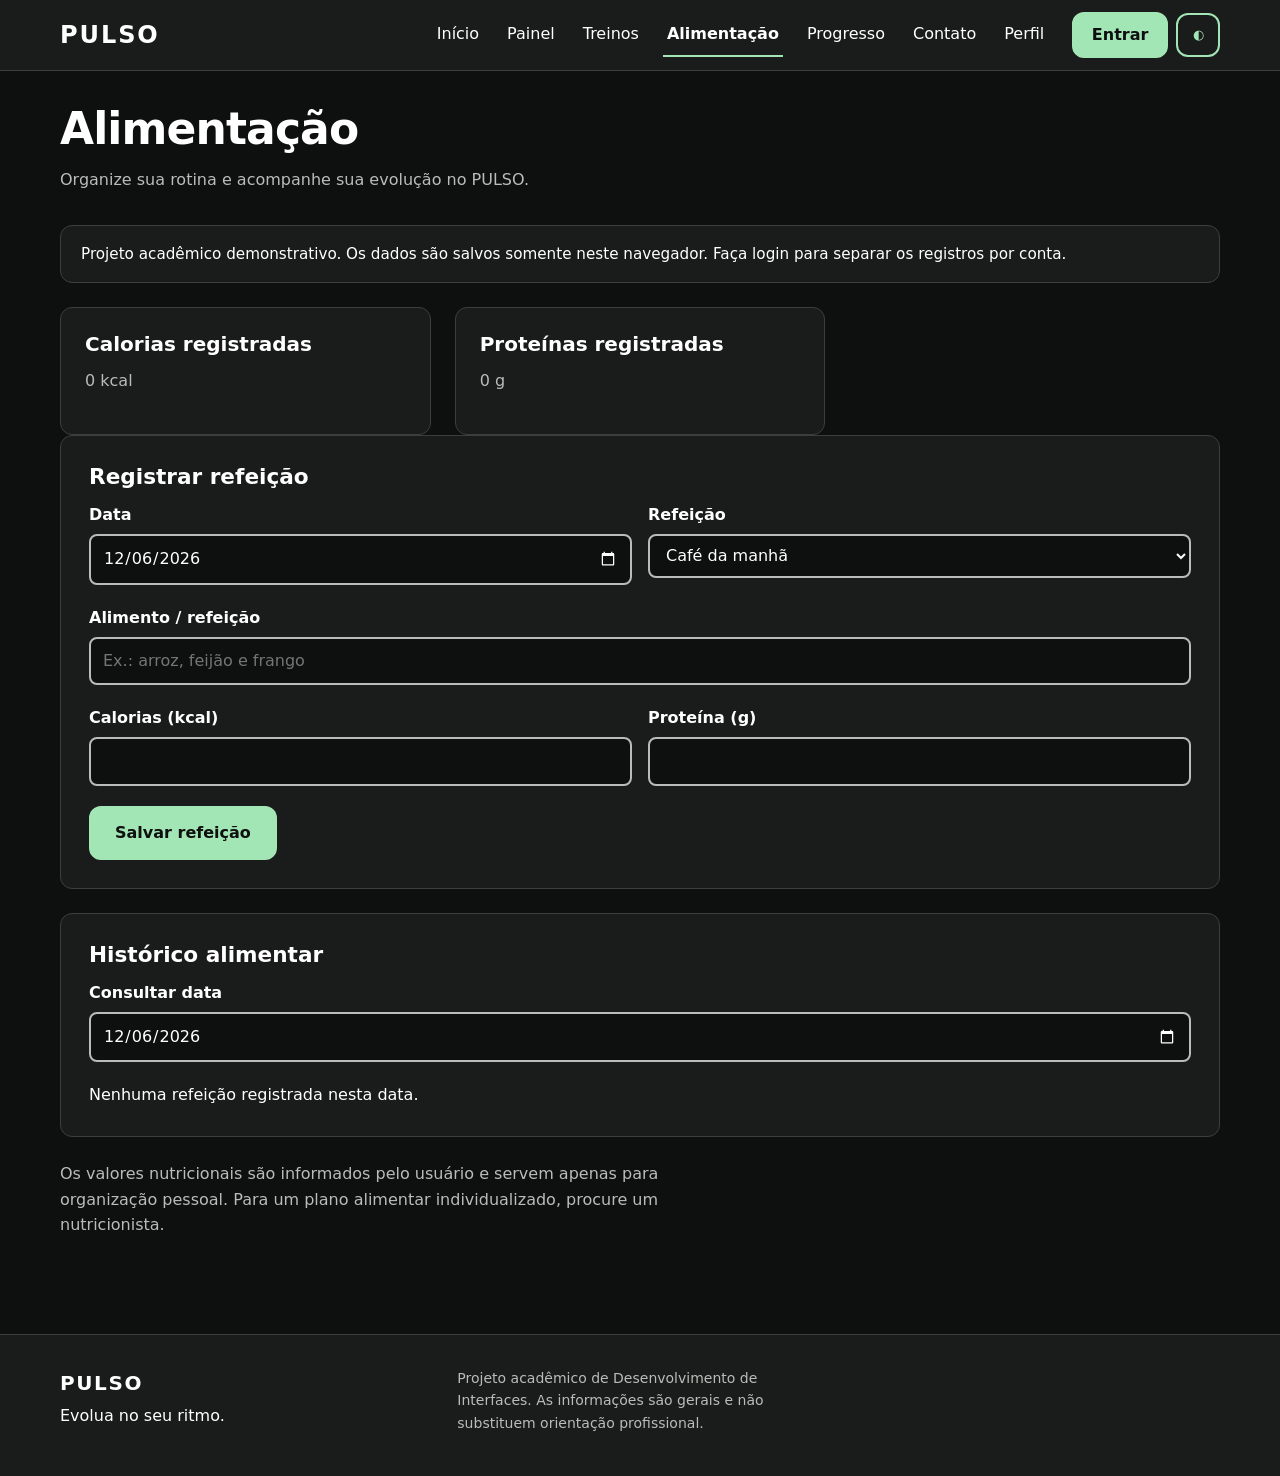
==== alimentacao.html @ 0a8062f7 "Adicionar página alimentacao.html e integrar módulos fitness" ====
<!DOCTYPE html>
<html lang="pt-BR">
<head>
<meta charset="UTF-8"><meta name="viewport" content="width=device-width, initial-scale=1">
<meta name="description" content="Alimentação no PULSO.">
<title>Alimentação | PULSO</title>
<link rel="stylesheet" href="assets/css/style.css"><link rel="stylesheet" href="assets/css/responsive.css"><link rel="stylesheet" href="assets/css/pages.css">
<script src="assets/js/main.js"></script><script src="assets/js/auth.js" defer></script><script src="assets/js/fitness.js" defer></script>
</head><body>
<a class="skip-link" href="#conteudo">Pular para o conteúdo</a>
<header class="site-header"><div class="container header-inner">
<a class="logo" href="index.html"><span>PULSO</span></a>
<button class="nav-toggle" type="button" aria-expanded="false" aria-controls="menu-principal" aria-label="Abrir menu"><span class="nav-toggle-bars"></span></button>
<nav class="main-nav" id="menu-principal" aria-label="Navegação principal"><ul class="nav-list">
<li><a href="index.html">Início</a></li><li><a href="dashboard.html">Painel</a></li><li><a href="treinos.html" >Treinos</a></li><li><a href="alimentacao.html" aria-current="page">Alimentação</a></li><li><a href="progresso.html" >Progresso</a></li><li><a href="contato.html" >Contato</a></li><li><a href="perfil.html">Perfil</a></li>
</ul></nav><div class="header-actions"><a class="btn btn-primary btn-small header-cta" href="login.html">Entrar</a><button class="theme-toggle" type="button" aria-label="Ativar modo claro" title="Ativar modo claro"><span aria-hidden="true">◐</span></button></div>
</div></header>
<main id="conteudo"><div class="container"><section class="page-hero"><h1>Alimentação</h1><p>Organize sua rotina e acompanhe sua evolução no PULSO.</p></section>
<div class="notice" role="note"><p>Projeto acadêmico demonstrativo. Os dados são salvos somente neste navegador. Faça login para separar os registros por conta.</p></div>

<div class="card-grid"><article class="card"><h3>Calorias registradas</h3><p id="resumo-kcal">0 kcal</p></article><article class="card"><h3>Proteínas registradas</h3><p id="resumo-prot">0 g</p></article></div>
<div class="panel"><h2>Registrar refeição</h2><form id="form-alimentacao">
<div class="field-row"><div class="field"><label for="dieta-data">Data</label><input id="dieta-data" type="date" required></div><div class="field"><label for="dieta-refeicao">Refeição</label><select id="dieta-refeicao"><option>Café da manhã</option><option>Almoço</option><option>Lanche</option><option>Jantar</option><option>Ceia</option></select></div></div>
<div class="field"><label for="alimento-nome">Alimento / refeição</label><input id="alimento-nome" required maxlength="100" placeholder="Ex.: arroz, feijão e frango"></div>
<div class="field-row"><div class="field"><label for="alimento-kcal">Calorias (kcal)</label><input id="alimento-kcal" type="number" min="0" max="10000" required></div><div class="field"><label for="alimento-prot">Proteína (g)</label><input id="alimento-prot" type="number" min="0" max="1000" step="0.1" required></div></div>
<div id="dieta-status" class="status" role="status" aria-live="polite"></div><button class="btn btn-primary" type="submit">Salvar refeição</button></form></div>
<div class="panel"><h2>Histórico alimentar</h2><div class="field"><label for="filtro-data-dieta">Consultar data</label><input id="filtro-data-dieta" type="date"></div><ul id="historico-alimentacao"></ul></div>
<p class="section-intro">Os valores nutricionais são informados pelo usuário e servem apenas para organização pessoal. Para um plano alimentar individualizado, procure um nutricionista.</p></div></main>
<footer class="site-footer"><div class="container footer-inner"><div class="footer-brand"><p class="footer-logo">PULSO</p><p>Evolua no seu ritmo.</p></div><p class="footer-note">Projeto acadêmico de Desenvolvimento de Interfaces. As informações são gerais e não substituem orientação profissional.</p></div></footer>

</body></html>
---- assets/css/style.css ----
:root {
  color-scheme: dark;
  --cor-fundo: #0E0F0F;
  --cor-superficie: #1A1C1B;
  --cor-borda: #3A3F3D;
  --cor-texto: #FFFFFF;
  --cor-texto-suave: #B8BDBA;
  --cor-destaque: #A3E6B5;
  --cor-texto-botao: #0E0F0F;
  --cor-botao-hover: #FFFFFF;

  --raio: 12px;
  --espaco: 1rem;
  --largura-max: 1200px;
  --transicao: 0.2s ease;
}

/* Tema claro */
[data-theme="light"] {
  color-scheme: light;
  --cor-fundo: #F5F6F5;
  --cor-superficie: #FFFFFF;
  --cor-borda: #D0D4D2;
  --cor-texto: #161918;
  --cor-texto-suave: #4A504D;
  --cor-destaque: #1E6B3A;
  --cor-texto-botao: #FFFFFF;
  --cor-botao-hover: #14502B;
}

/* RESET E BASE */
*, *::before, *::after { box-sizing: border-box; }

html { font-size: 100%; scroll-behavior: smooth; }

body {
  margin: 0;
  min-height: 100vh;
  display: flex;
  flex-direction: column;
  background: var(--cor-fundo);
  color: var(--cor-texto);
  font-family: system-ui, -apple-system, "Segoe UI", Roboto, Arial, sans-serif;
  font-size: 1rem;
  line-height: 1.6;
}

main { flex: 1; }

h1, h2, h3 { line-height: 1.2; margin: 0 0 0.75rem; }
h1 { font-size: clamp(2.25rem, 7vw, 4rem); font-weight: 800; letter-spacing: -0.02em; }
h2 { font-size: clamp(1.5rem, 4vw, 2.25rem); font-weight: 700; }
h3 { font-size: 1.25rem; font-weight: 700; }
p { margin: 0 0 1rem; }
ul { margin: 0; padding: 0; list-style: none; }
img, svg { max-width: 100%; }

a { color: var(--cor-destaque); }

/* Foco visível para navegação por teclado */
:focus-visible {
  outline: 3px solid var(--cor-destaque);
  outline-offset: 3px;
  border-radius: 4px;
}

/* Link para pular o menu */
.skip-link {
  position: absolute;
  left: 1rem;
  top: -4rem;
  padding: 0.5rem 1rem;
  background: var(--cor-destaque);
  color: var(--cor-texto-botao);
  font-weight: 700;
  border-radius: 8px;
  z-index: 100;
}
.skip-link:focus { top: 1rem; }

/* Respeita quem prefere menos movimento */
@media (prefers-reduced-motion: reduce) {
  html { scroll-behavior: auto; }
  * { transition: none !important; }
}

/* LAYOUT */
.container {
  width: 100%;
  max-width: var(--largura-max);
  margin-inline: auto;
  padding-inline: 1.25rem;
}

.section { padding-block: 3rem; }
.section-intro { color: var(--cor-texto-suave); max-width: 60ch; margin-bottom: 2rem; }

/* BOTÕES */
.btn {
  display: inline-block;
  padding: 0.75rem 1.5rem;
  min-height: 44px;
  border: 2px solid var(--cor-destaque);
  border-radius: var(--raio);
  font: inherit;
  font-weight: 700;
  text-align: center;
  text-decoration: none;
  cursor: pointer;
  transition: background-color var(--transicao), color var(--transicao);
}
.btn-primary { background: var(--cor-destaque); color: var(--cor-texto-botao); }
.btn-primary:hover { background: var(--cor-botao-hover); border-color: var(--cor-botao-hover); }
.btn-secondary { background: transparent; color: var(--cor-destaque); }
.btn-secondary:hover { background: var(--cor-destaque); color: var(--cor-texto-botao); }
.btn-small { padding: 0.5rem 1.1rem; }

/* CABEÇALHO */
.site-header {
  background: var(--cor-superficie);
  border-bottom: 1px solid var(--cor-borda);
}

.header-inner {
  display: flex;
  flex-wrap: wrap;
  align-items: center;
  justify-content: space-between;
  gap: 0.75rem 1.5rem;
  padding-block: 0.75rem;
}

.logo {
  display: inline-flex;
  align-items: center;
  gap: 0.5rem;
  color: var(--cor-texto);
  font-size: 1.5rem;
  font-weight: 800;
  letter-spacing: 0.08em;
  text-decoration: none;
}

.logo-icon { color: var(--cor-destaque); }

.nav-list { display: flex; flex-wrap: wrap; gap: 0.25rem 1.25rem; }

.nav-list a {
  display: inline-block;
  padding: 0.5rem 0.25rem;
  color: var(--cor-texto);
  text-decoration: none;
  border-bottom: 2px solid transparent;
}
.nav-list a:hover { color: var(--cor-destaque); }
.nav-list a[aria-current="page"] {
  border-bottom-color: var(--cor-destaque);
  font-weight: 700;
}

/* Botões do menu e do tema */
.nav-toggle,
.theme-toggle {
  display: none;
  align-items: center;
  justify-content: center;
  width: 44px;
  height: 44px;
  padding: 0;
  background: transparent;
  color: var(--cor-destaque);
  border: 2px solid var(--cor-destaque);
  border-radius: var(--raio);
  cursor: pointer;
}
.nav-toggle:hover,
.theme-toggle:hover { background: var(--cor-destaque); color: var(--cor-texto-botao); }

/* Ícone de três linhas do menu */
.nav-toggle-bars,
.nav-toggle-bars::before,
.nav-toggle-bars::after {
  display: block;
  width: 20px;
  height: 2px;
  background: currentColor;
  border-radius: 2px;
}
.nav-toggle-bars { position: relative; }
.nav-toggle-bars::before,
.nav-toggle-bars::after { content: ""; position: absolute; left: 0; }
.nav-toggle-bars::before { top: -6px; }
.nav-toggle-bars::after { top: 6px; }

/* Menu aberto: o ícone vira um X */
.nav-toggle[aria-expanded="true"] .nav-toggle-bars { background: transparent; }
.nav-toggle[aria-expanded="true"] .nav-toggle-bars::before { top: 0; transform: rotate(45deg); }
.nav-toggle[aria-expanded="true"] .nav-toggle-bars::after { top: 0; transform: rotate(-45deg); }

/* Botão de tema */
.js .theme-toggle { display: inline-flex; }
.theme-toggle svg { display: block; width: 22px; height: 22px; }
.theme-toggle .icon-moon { display: none; }
[data-theme="light"] .theme-toggle .icon-sun { display: none; }
[data-theme="light"] .theme-toggle .icon-moon { display: block; }

.header-actions { display: flex; align-items: center; gap: 0.5rem; }

/* PÁGINA INICIAL */
.hero { padding-block: 4rem 3rem; }
.hero-inner {
  max-width: 900px;
  margin-inline: auto;
}
.hero-text {
  max-width: 55ch;
  margin-bottom: 2rem;
  font-size: 1.125rem;
  color: var(--cor-texto-suave);
}
.hero-actions { display: flex; flex-wrap: wrap; gap: 1rem; }

.pulse-line {
  margin-top: 3rem;
  height: 80px;
  color: var(--cor-destaque);
}
.pulse-line svg { width: 100%; height: 100%; display: block; }

.cta-panel {
  background: var(--cor-superficie);
  border: 1px solid var(--cor-borda);
  border-radius: var(--raio);
  padding: 2rem 1.5rem;
}
.cta-panel p { max-width: 60ch; color: var(--cor-texto-suave); }

/* CARDS */
.card-grid {
  display: grid;
  grid-template-columns: repeat(auto-fit, minmax(250px, 1fr));
  gap: 1.5rem;
}

.card {
  display: flex;
  flex-direction: column;
  background: var(--cor-superficie);
  border: 1px solid var(--cor-borda);
  border-radius: var(--raio);
  padding: 1.5rem;
}
.card p { color: var(--cor-texto-suave); flex: 1; }

.card-link { font-weight: 700; text-decoration: underline; text-underline-offset: 3px; }

/* RODAPÉ */
.site-footer {
  margin-top: 3rem;
  background: var(--cor-superficie);
  border-top: 1px solid var(--cor-borda);
  padding-block: 2rem;
}

.footer-inner {
  display: grid;
  grid-template-columns: repeat(auto-fit, minmax(220px, 1fr));
  gap: 1.5rem 2rem;
}

.footer-logo {
  margin-bottom: 0.25rem;
  color: var(--cor-texto);
  font-size: 1.25rem;
  font-weight: 800;
  letter-spacing: 0.08em;
}

.footer-links li + li { margin-top: 0.25rem; }
.footer-links a {
  display: inline-block;
  padding: 0.25rem 0;
  color: var(--cor-texto-suave);
  text-decoration: underline;
  text-underline-offset: 3px;
}
.footer-links a:hover { color: var(--cor-texto); }

.footer-note { font-size: 0.875rem; color: var(--cor-texto-suave); margin: 0; }
/* PULSO V2.0 — republicação */
---- assets/css/responsive.css ----
/* 1. CELULAR (base: 320px a 479px) */
body { overflow-wrap: break-word; }

.container { padding-inline: 1rem; }
.header-inner { gap: 0.5rem 0.75rem; }
.header-actions .btn-small { padding-inline: 0.85rem; }
.logo { font-size: 1.25rem; margin-right: auto; }

.hero { padding-block: 2.5rem 2rem; }
.hero-actions { flex-direction: column; }
.hero-actions .btn { width: 100%; }
.pulse-line { margin-top: 2rem; height: 56px; }

.section { padding-block: 2.5rem; }
.card-grid { grid-template-columns: 1fr; }

.cta-panel { padding: 1.5rem 1.25rem; }
.cta-panel .btn { width: 100%; }

.site-footer { margin-top: 2rem; }
.footer-inner { grid-template-columns: 1fr; }
.footer-links a { display: inline-flex; align-items: center; min-height: 44px; }

/* 2. MENU HAMBÚRGUER (somente até 767px) */
@media (max-width: 767px) {
  /* Ordem visual: logo | Entrar + tema | botão do menu, e a lista abaixo */
  .logo { order: 1; }
  .header-actions { order: 2; }
  .js .nav-toggle { order: 3; display: inline-flex; }
  .main-nav { order: 4; flex-basis: 100%; }

  /* Sem JavaScript, os links continuam visíveis */
  .js .main-nav { display: none; }
  .js .main-nav.is-open { display: block; }

  .nav-list {
    flex-direction: column;
    gap: 0;
    padding-top: 0.5rem;
    border-top: 1px solid var(--cor-borda);
  }
  .nav-list a {
    display: flex;
    align-items: center;
    min-height: 44px;
    padding: 0.5rem 0.75rem;
    border-bottom: 0;
    border-left: 3px solid transparent;
  }
  .nav-list a[aria-current="page"] { border-left-color: var(--cor-destaque); }
}

/* Telas muito estreitas (até 359px) */
@media (max-width: 359px) {
  .logo-icon { display: none; }
}

/* 3. A PARTIR DE 480px */
@media (min-width: 480px) {
  .container { padding-inline: 1.25rem; }
  .header-actions .btn-small { padding-inline: 1.1rem; }
  .logo { font-size: 1.5rem; }
  .hero { padding-block: 3rem 2.5rem; }
  .hero-actions { flex-direction: row; }
  .hero-actions .btn,
  .cta-panel .btn { width: auto; }
  .cta-panel { padding: 2rem 1.5rem; }
}

/* 4. A PARTIR DE 768px (tablets) */
@media (min-width: 768px) {
  .header-inner { gap: 0.75rem 1.5rem; }
  .nav-toggle { display: none; }

  .hero { padding-block: 4rem 3rem; }
  .pulse-line { height: 70px; max-width: 720px; }
  .section { padding-block: 3rem; }

  .card-grid { grid-template-columns: repeat(2, 1fr); }
  .card-grid .card:last-child { grid-column: 1 / -1; }

  .site-footer { margin-top: 3rem; }
  .footer-inner { grid-template-columns: repeat(2, 1fr); }
  .footer-note { grid-column: 1 / -1; }
}

/* 5. A PARTIR DE 1024px (desktop) */
@media (min-width: 1024px) {
  .pulse-line { height: 80px; max-width: none; }

  .card-grid { grid-template-columns: repeat(3, 1fr); }
  .card-grid .card:last-child { grid-column: auto; }

  .footer-inner { grid-template-columns: repeat(3, 1fr); }
  .footer-note { grid-column: auto; }
  .footer-links a { display: inline-block; min-height: 0; }
}
/* PULSO V2.0 — republicação */
---- assets/css/pages.css ----
/* Cores de erro (com contraste nos dois temas) */
:root { --cor-erro: #FFB4AB; }
[data-theme="light"] { --cor-erro: #B3261E; }

/* Utilitários */
.visually-hidden {
  position: absolute; width: 1px; height: 1px; margin: -1px; padding: 0;
  overflow: hidden; clip: rect(0 0 0 0); white-space: nowrap; border: 0;
}
.container.narrow { max-width: 680px; }

.page-hero { padding-block: 2rem 1rem; }
.page-hero h1 { font-size: clamp(1.75rem, 5vw, 2.75rem); }
.page-hero p { color: var(--cor-texto-suave); max-width: 60ch; }

main > .container { padding-bottom: 1rem; }

/* Aviso de demonstração */
.notice {
  margin-bottom: 1.5rem;
  padding: 1rem 1.25rem;
  background: var(--cor-superficie);
  border: 1px solid var(--cor-borda);
  border-radius: var(--raio);
  font-size: 0.95rem;
}
.notice p { margin: 0; }

/* Painéis */
.panel {
  margin-bottom: 1.5rem;
  padding: 1.25rem;
  background: var(--cor-superficie);
  border: 1px solid var(--cor-borda);
  border-radius: var(--raio);
}
.panel h2 { font-size: 1.35rem; }
.panel p { color: var(--cor-texto-suave); }

/* Abas */
.tablist {
  display: flex;
  gap: 0.5rem;
  margin-bottom: 1.5rem;
  border-bottom: 1px solid var(--cor-borda);
}
.tab {
  flex: 1;
  min-height: 44px;
  padding: 0.5rem 1rem;
  background: none;
  border: 0;
  border-bottom: 3px solid transparent;
  color: var(--cor-texto-suave);
  font: inherit;
  font-weight: 600;
  cursor: pointer;
}
.tab:hover { color: var(--cor-texto); }
.tab:focus-visible { outline-offset: -3px; }
.tab[aria-selected="true"] {            /* barra + negrito: não depende só de cor */
  color: var(--cor-texto);
  border-bottom-color: var(--cor-destaque);
  font-weight: 800;
}

/* Formulários */
.field { margin-bottom: 1.25rem; }
.field label { display: block; margin-bottom: 0.4rem; font-weight: 600; }
.field input,
.field select {
  width: 100%;
  min-height: 44px;
  padding: 0.6rem 0.75rem;
  background: var(--cor-fundo);
  color: var(--cor-texto);
  border: 2px solid var(--cor-texto-suave);
  border-radius: 8px;
  font: inherit;
}
.field input[aria-invalid="true"] { border-color: var(--cor-erro); }
.field-hint { margin: 0.35rem 0 0; color: var(--cor-texto-suave); font-size: 0.875rem; }
.field-error { margin: 0.35rem 0 0; color: var(--cor-erro); font-size: 0.9rem; font-weight: 600; }
.field-error::before { content: "⚠ "; content: "⚠ " / ""; }   /* ícone + texto */

.field-row { display: grid; gap: 0 1rem; }

.check { display: flex; align-items: center; gap: 0.5rem; min-height: 44px; margin-bottom: 0.75rem; }
.check input { width: 1.25rem; height: 1.25rem; accent-color: var(--cor-destaque); }

/* Mensagens de status (a área .status fica sempre na página para o leitor de tela) */
.alert { margin-bottom: 1rem; padding: 0.75rem 1rem; border: 2px solid; border-radius: 8px; font-weight: 600; }
.alert-erro { border-color: var(--cor-erro); color: var(--cor-erro); }
.alert-ok { border-color: var(--cor-destaque); color: var(--cor-texto); }

.form-actions { display: flex; flex-wrap: wrap; gap: 0.75rem; margin-top: 0.5rem; }

.btn-perigo { background: transparent; color: var(--cor-erro); border-color: var(--cor-erro); }
.btn-perigo:hover { background: var(--cor-erro); color: var(--cor-fundo); }

/* Perfil */
.profile-grid { display: grid; grid-template-columns: 1fr; gap: 1.5rem; }
.profile-grid .panel { margin-bottom: 0; }

.avatar {
  display: grid; place-items: center;
  width: 64px; height: 64px; margin-bottom: 1rem;
  background: var(--cor-destaque); color: var(--cor-texto-botao);
  border-radius: 50%; font-size: 1.75rem; font-weight: 800;
}
.summary-list { margin: 1rem 0; }
.summary-list > div { padding: 0.6rem 0; border-top: 1px solid var(--cor-borda); }
.summary-list dt { color: var(--cor-texto-suave); font-size: 0.875rem; }
.summary-list dd { margin: 0; font-weight: 600; overflow-wrap: anywhere; }

.danger-zone { margin-top: 2rem; padding-top: 1.5rem; border-top: 1px solid var(--cor-borda); }
.danger-zone h3 { font-size: 1.1rem; }

@media (min-width: 480px) {
  .field-row { grid-template-columns: 1fr 1fr; }
  .panel { padding: 1.75rem; }
}
@media (min-width: 768px) {
  .profile-grid { grid-template-columns: 1fr 1.5fr; align-items: start; }
}
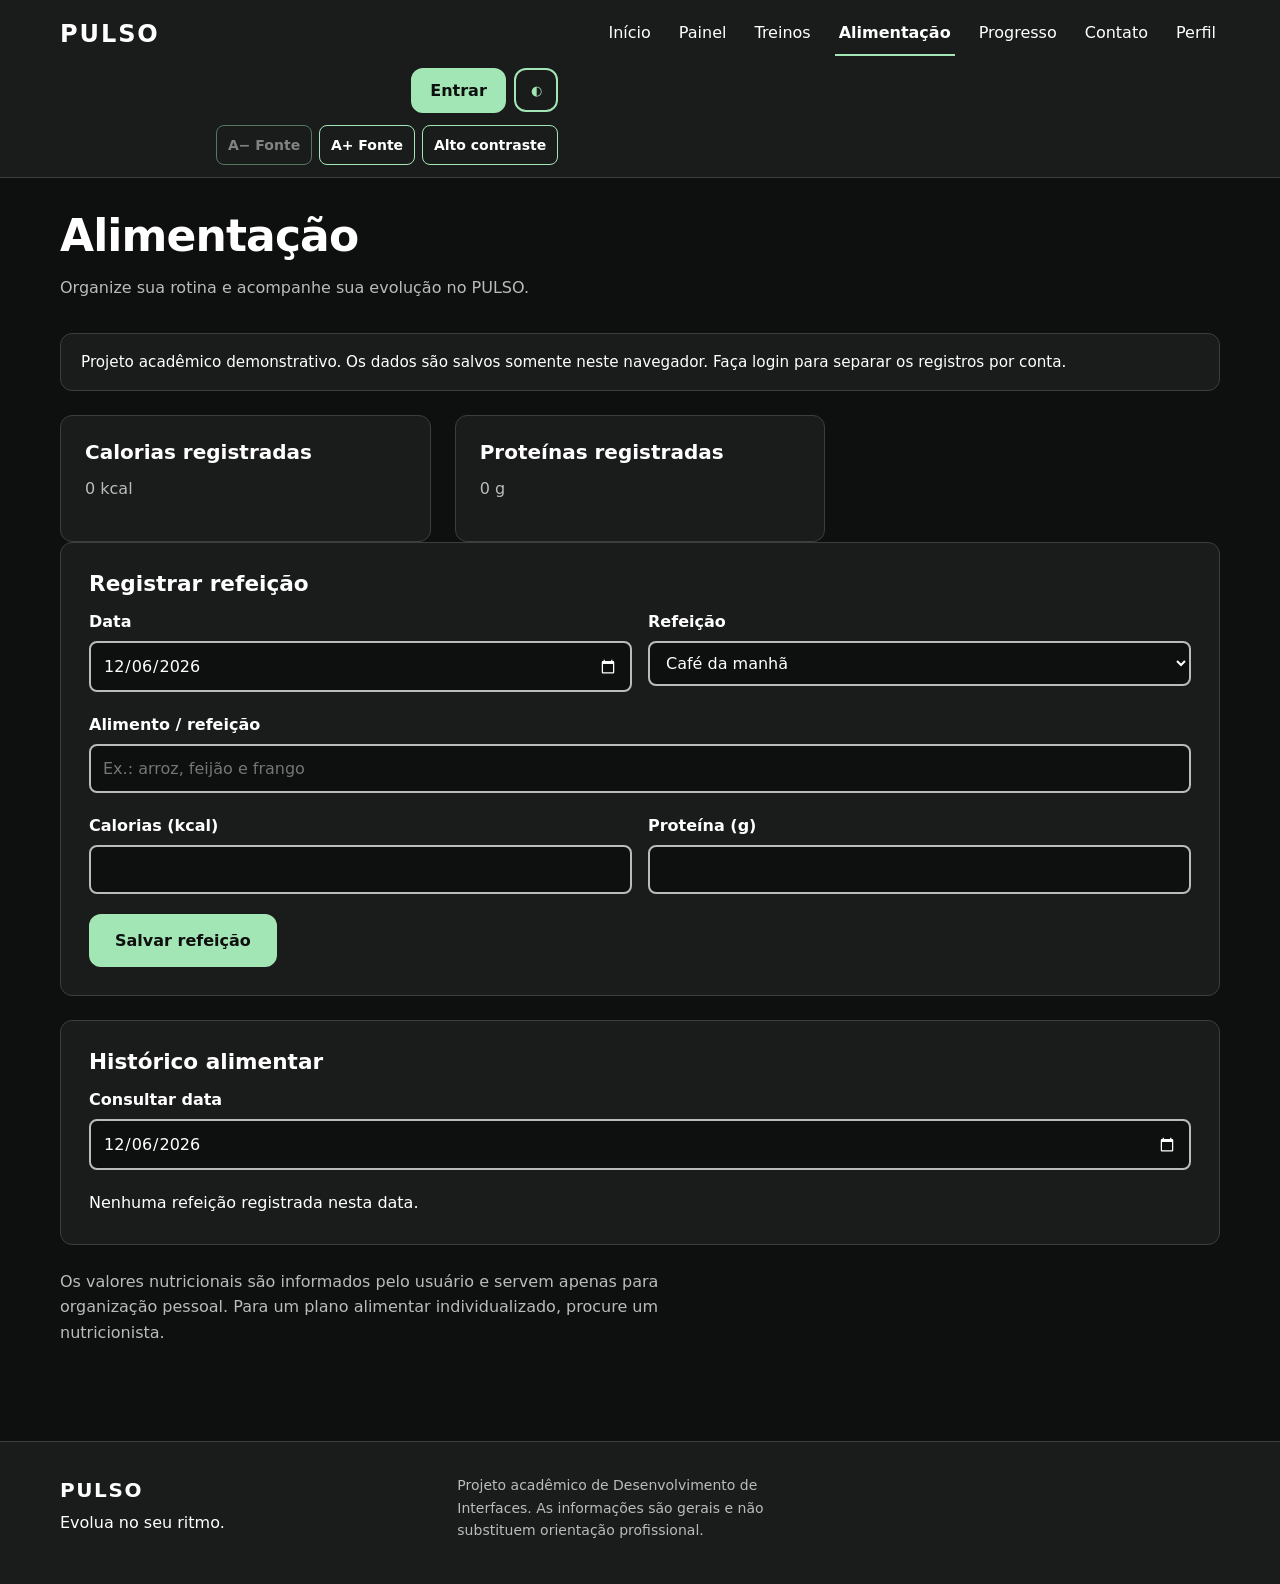
==== commit 2c1c5819: "Atualiza recursos de acessibilidade em todas as páginas" ====
--- a/alimentacao.html
+++ b/alimentacao.html
@@ -4,8 +4,8 @@
 <meta charset="UTF-8"><meta name="viewport" content="width=device-width, initial-scale=1">
 <meta name="description" content="Alimentação no PULSO.">
 <title>Alimentação | PULSO</title>
-<link rel="stylesheet" href="assets/css/style.css"><link rel="stylesheet" href="assets/css/responsive.css"><link rel="stylesheet" href="assets/css/pages.css">
-<script src="assets/js/main.js"></script><script src="assets/js/auth.js" defer></script><script src="assets/js/fitness.js" defer></script>
+<link rel="stylesheet" href="assets/css/style.css?v=20261127-final"><link rel="stylesheet" href="assets/css/responsive.css"><link rel="stylesheet" href="assets/css/pages.css">
+<script src="assets/js/main.js?v=20261127-final"></script><script src="assets/js/auth.js" defer></script><script src="assets/js/fitness.js" defer></script>
 </head><body>
 <a class="skip-link" href="#conteudo">Pular para o conteúdo</a>
 <header class="site-header"><div class="container header-inner">
--- a/assets/css/style.css
+++ b/assets/css/style.css
@@ -288,3 +288,83 @@
 
 .footer-note { font-size: 0.875rem; color: var(--cor-texto-suave); margin: 0; }
 /* PULSO V2.0 — republicação */
+
+
+/* CONTROLES DE ACESSIBILIDADE */
+.accessibility-controls { display:flex; align-items:center; gap:.35rem; flex-wrap:wrap; }
+.accessibility-btn {
+  min-width:40px; min-height:40px; padding:.35rem .55rem;
+  border:1px solid var(--cor-borda); border-radius:8px;
+  background:transparent; color:var(--cor-texto); font:inherit;
+  font-size:.875rem; font-weight:700; cursor:pointer;
+}
+.accessibility-btn:hover, .accessibility-btn[aria-pressed="true"] {
+  background:var(--cor-destaque); color:var(--cor-texto-botao);
+}
+.accessibility-btn:disabled { opacity:.45; cursor:not-allowed; }
+[data-contrast="high"] {
+  --cor-fundo:#000000;
+  --cor-superficie:#000000;
+  --cor-borda:#FFFFFF;
+  --cor-texto:#FFFFFF;
+  --cor-texto-suave:#FFFFFF;
+  --cor-destaque:#FFFF00;
+  --cor-texto-botao:#000000;
+  --cor-botao-hover:#00FFFF;
+  color-scheme:dark;
+}
+[data-theme="light"][data-contrast="high"] {
+  --cor-fundo:#FFFFFF;
+  --cor-superficie:#FFFFFF;
+  --cor-borda:#000000;
+  --cor-texto:#000000;
+  --cor-texto-suave:#000000;
+  --cor-destaque:#0000CC;
+  --cor-texto-botao:#FFFFFF;
+  --cor-botao-hover:#000000;
+  color-scheme:light;
+}
+[data-contrast="high"] :focus-visible { outline:3px solid var(--cor-destaque); outline-offset:4px; }
+[data-contrast="high"] .card, [data-contrast="high"] .panel, [data-contrast="high"] .notice { border-width:2px; }
+
+/* CARROSSEL DA HOME */
+.pulso-carousel { position:relative; overflow:hidden; border:1px solid var(--cor-borda); border-radius:var(--raio); background:var(--cor-superficie); }
+.carousel-slide { position:relative; min-height:260px; }
+.carousel-slide[hidden] { display:none; }
+.carousel-slide img { display:block; width:100%; height:clamp(260px, 42vw, 480px); object-fit:cover; }
+.carousel-caption {
+  position:absolute; inset:auto 0 0; padding:2rem 1.5rem 3.5rem;
+  color:#FFFFFF; background:linear-gradient(transparent,rgba(0,0,0,.82));
+}
+.carousel-caption h3 { font-size:clamp(1.4rem,3vw,2rem); }
+.carousel-caption p { margin:0; color:#FFFFFF; }
+.carousel-controls { display:flex; align-items:center; justify-content:center; gap:1rem; padding:.75rem; background:var(--cor-superficie); }
+.carousel-arrow { width:40px; height:40px; border:1px solid var(--cor-borda); border-radius:50%; background:transparent; color:var(--cor-texto); font-size:1.5rem; cursor:pointer; }
+.carousel-arrow:hover { background:var(--cor-destaque); color:var(--cor-texto-botao); }
+.carousel-dots { display:flex; align-items:center; justify-content:center; gap:.5rem; }
+.carousel-dot { width:10px; height:10px; padding:0; border:0; border-radius:50%; background:var(--cor-texto-suave); cursor:pointer; }
+.carousel-dot[aria-current="true"] { width:24px; border-radius:8px; background:var(--cor-destaque); }
+@media (max-width:767px) {
+  .header-actions { flex-wrap:wrap; justify-content:flex-end; }
+  .accessibility-controls { order:3; flex-basis:100%; justify-content:flex-end; }
+}
+@media (prefers-reduced-motion:reduce) {
+  .pulso-carousel * { scroll-behavior:auto; transition:none !important; }
+}
+
+/* Barra de acessibilidade — visível em todas as páginas */
+.header-actions{display:flex;align-items:center;justify-content:flex-end;flex-wrap:wrap;gap:.5rem}
+.accessibility-controls{display:flex!important;align-items:center;justify-content:flex-end;flex:1 0 100%;width:100%;gap:.4rem;margin-top:.25rem}
+.accessibility-btn{display:inline-flex;align-items:center;justify-content:center;min-height:40px;padding:.45rem .7rem;border:1px solid var(--cor-destaque);border-radius:8px;background:transparent;color:var(--cor-texto);font:inherit;font-size:.875rem;font-weight:700;white-space:nowrap;cursor:pointer}
+.accessibility-btn:hover,.accessibility-btn[aria-pressed="true"]{background:var(--cor-destaque);color:var(--cor-texto-botao)}
+.accessibility-btn:disabled{opacity:.45;cursor:not-allowed}
+[data-contrast="high"]{--cor-fundo:#000;--cor-superficie:#000;--cor-borda:#fff;--cor-texto:#fff;--cor-texto-suave:#fff;--cor-destaque:#ff0;--cor-texto-botao:#000;--cor-botao-hover:#0ff;color-scheme:dark}
+[data-theme="light"][data-contrast="high"]{--cor-fundo:#fff;--cor-superficie:#fff;--cor-borda:#000;--cor-texto:#000;--cor-texto-suave:#000;--cor-destaque:#00c;--cor-texto-botao:#fff;--cor-botao-hover:#000;color-scheme:light}
+.carousel-slide[hidden]{display:none!important}
+.carousel-controls{display:flex;flex-wrap:wrap;align-items:center;justify-content:center;gap:.75rem;padding:.85rem 1rem}
+.carousel-arrow{display:inline-flex;align-items:center;justify-content:center;width:42px;height:42px;border:1px solid var(--cor-borda);border-radius:50%;background:transparent;color:var(--cor-texto);font:inherit;font-size:1.5rem;line-height:1;cursor:pointer}
+.carousel-arrow:hover{background:var(--cor-destaque);color:var(--cor-texto-botao)}
+.carousel-dots{display:flex;align-items:center;justify-content:center;gap:.45rem}
+.carousel-dot{display:inline-flex;align-items:center;justify-content:center;width:34px;height:34px;padding:0;border:1px solid var(--cor-borda);border-radius:50%;background:transparent;color:var(--cor-texto);font:inherit;font-size:.875rem;font-weight:700;cursor:pointer}
+.carousel-dot[aria-current="true"]{border-color:var(--cor-destaque);background:var(--cor-destaque);color:var(--cor-texto-botao)}
+.carousel-status{flex-basis:100%;text-align:center;color:var(--cor-texto-suave);font-size:.875rem}
